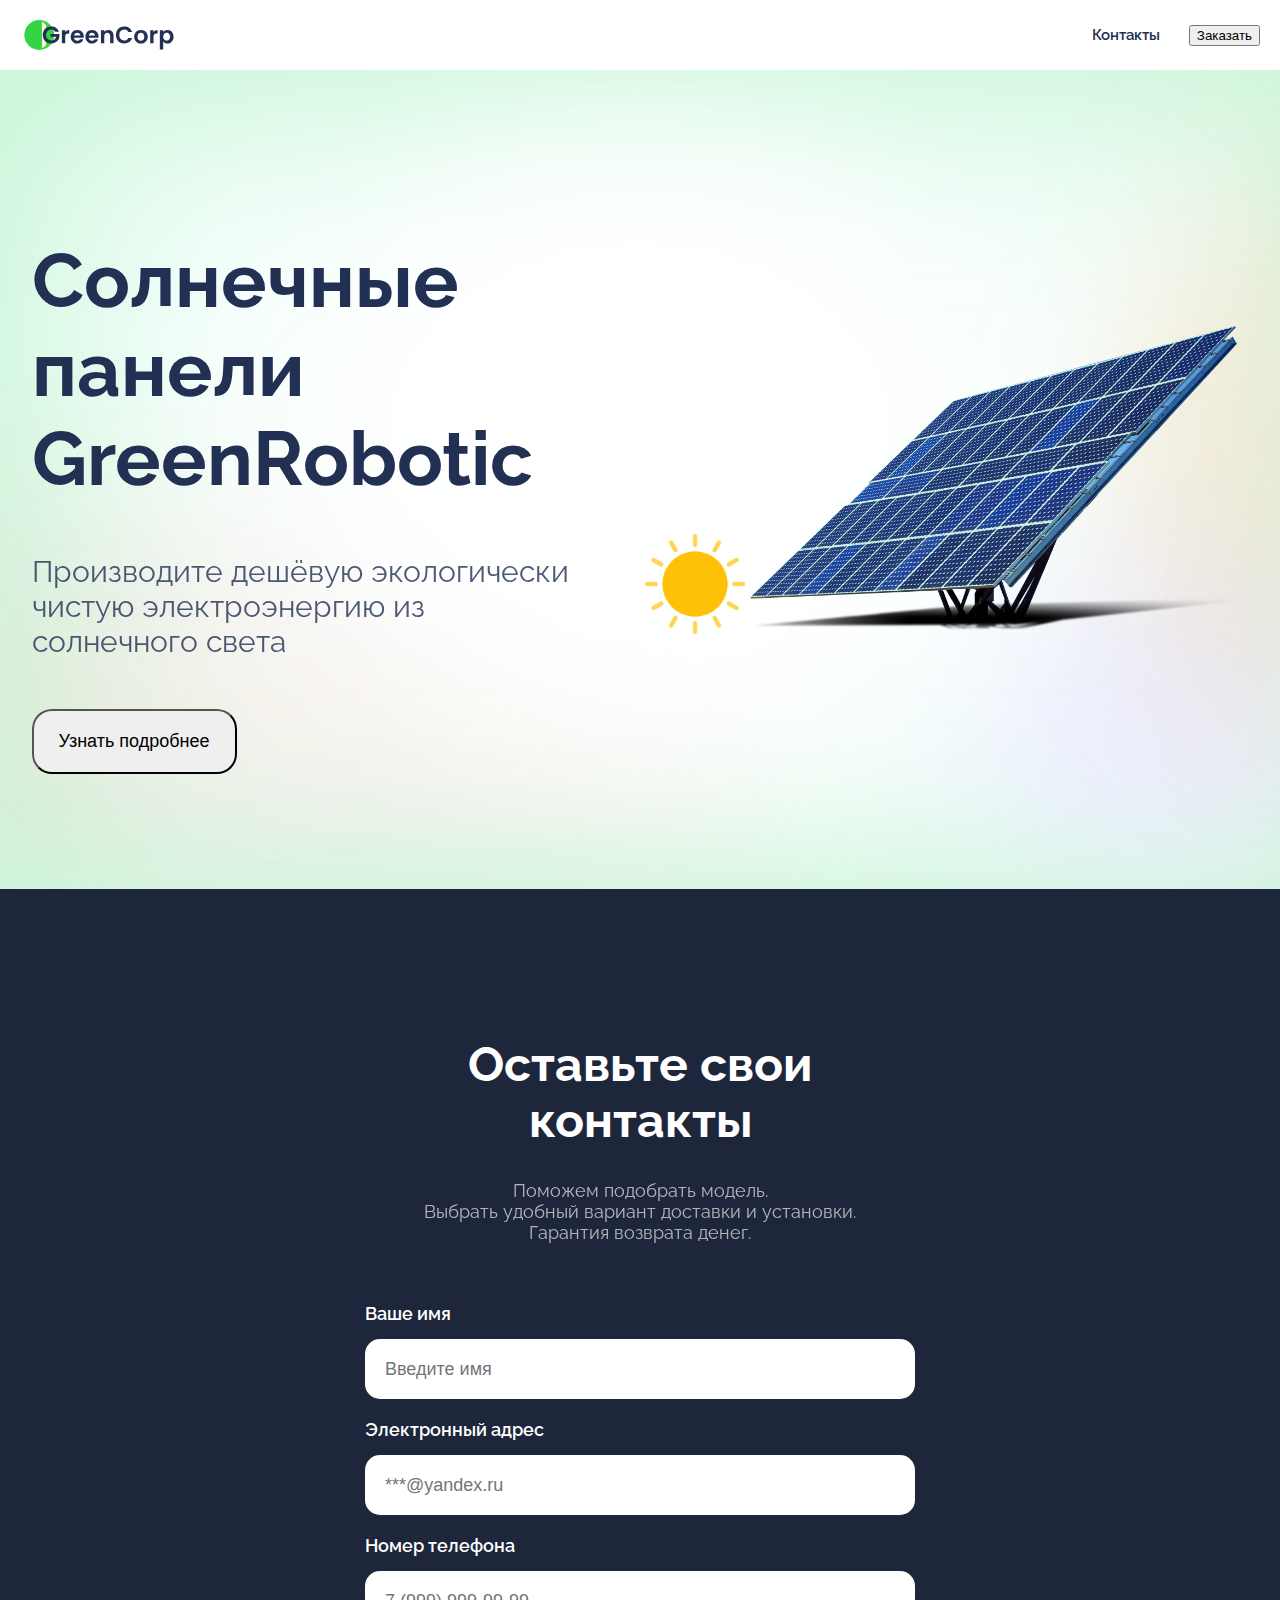
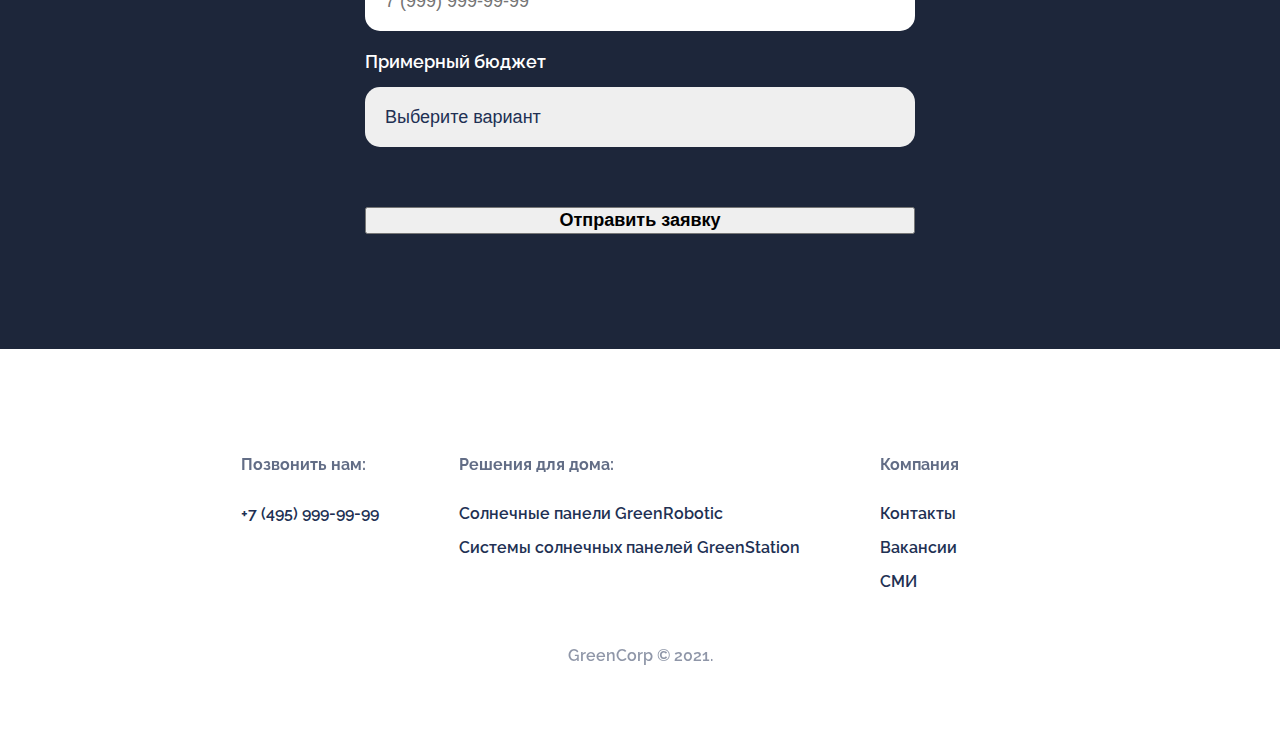
==== index.html @ c80d1ac9 "Pilot" ====
<!DOCTYPE html>
<html lang="ru">
<head>
  <title>Солнечные батареи GreenCorp</title>
  <link rel="stylesheet" href="main.css">
  <link href="https://fonts.googleapis.com/css2?family=Raleway:wght@100;300;400;500;600;700;800&display=swap" rel="stylesheet">
</head>
<body>
    <header>
        <img class="header__logo" src='img/logo.svg'>
        <div class="header__controls">
            <a href="#contacts">Контакты</a>
            <button>Заказать</button>
    </header>
    <section class="about">
        <div class="about__info">
          <h1>Солнечные панели GreenRobotic</h1>
          <p>Производите дешёвую экологически чистую электроэнергию из солнечного света</p>
          <button>Узнать подробнее</button>
        </div>
        <div class="about__images">
          <img class="about__sun-image" src="img/sun.png">
          <img class="about__image" src="img/solar-panel.png">
        </div>
      </section>
      <section class="form">
        <div class="form__container">
          <h1>Оставьте свои контакты</h1>
          <p>Поможем подобрать модель. <br>Выбрать удобный вариант доставки и установки. <br>Гарантия возврата денег.</p>
          <form>
            <div class="form__group">
            <label for="name">Ваше имя</label>
            <input type="text" placeholder="Введите имя" id="name">
            </div>
            <div class="form__group">
              <label for="email">Электронный адрес</label>
              <input type="email" placeholder="***@yandex.ru" id="email">
              </div>
            <div class="form__group">
              <label for="phone">Номер телефона</label>
              <input type="tel" placeholder="7 (999) 999-99-99" id="tel">
            </div>
            <div class="form__group">
              <label for="budget">Примерный бюджет</label>
              <select id="budget">
                <option>Выберите вариант</option>
                <option value="10-30">10 000₽ – 30 000₽</option>
                <option value="30-60">30 000₽ – 60 000₽</option>
                <option value="60-100">60 000₽ – 100 000₽</option>
                <option value="100+">100 000₽</option>
              </select>
            </div>
            <button type="submit" class="form__submit">Отправить заявку</button>
          </form>
        </div>
      </section>
      <footer>
        <div class="footer__container"> 
          <div class="footer__group">
            <h3>Позвонить нам:</h3> 
            <div class="footer__links">
              <a href="tel:74959999999">+7 (495) 999-99-99</a>
            </div>
            </div>
            <div class="footer__group">
              <h3>Решения для дома:</h3>
              <div class="footer__links">
                <a href="#">Солнечные панели GreenRobotic</a> 
                <a href="#">Системы солнечных панелей GreenStation</a> 
              </div>
              </div>
              <div class="footer__group">
                <h3>Компания</h3>
                <div class="footer__links">
                  <a href="#">Контакты</a> 
                  <a href="#">Вакансии</a>
                  <a href="#">СМИ</a> 
                </div>
                </div>
        </div>
        <div class="footer__copy">GreenCorp © 2021.</div>
        </div>
      </footer>
</body>
</html>
---- main.css ----
header {
    display: flex;
  }
  header {
    display: flex;
    justify-content: space-between;
    align-items: center;
    padding: 20px;
  }
  body {
    font-family: 'Raleway', sans-serif;
    color: #213053;
    margin: 0;
  }

 
.header__logo {
  height: 30px;
}
a {
    text-decoration: none;
    color: #213053;
  }
  header a {
    font-size: 15px;
    font-weight: 600;
  }
  button:hover {
    font-family: 'Raleway', sans—serif;
    font-size: 15px;
    color: #fff;
    background-color: #f6980c;
    border: none;
    border-radius: 15px;
    cursor: pointer;
    box-shadow: 0 16px 36px rgba(246 152 12 / 20%);
    padding: 15px;
    transition: background-color 0,3s ease-in;
  }
  header a {
    font-size: 15px;
    font-weight: 600;
    margin-right: 25px;
  }
  .about__image {
    width: 500px;
  }
  .about__sun-image {
    width: 100px;
    height: 100px;
  }
  .about {
    display: flex;
    align-items: center;
    justify-content: space-around;
    padding-bottom: 115px;
    padding-top: 115px;
    background: url('img/back.png') no-repeat;
    background-position: center;
    background-size: cover;
}
  
.about h1 {
    font-size: 70px;
    font-size: 76px;
}
.about p{
    font-size: 18px;
    font-size: 30px;
    opacity: 0.8;
}
.about button{
    font-size: 18px;
    border-radius: 20px;
    padding: 20px 25px;
    margin-top: 20px;
}
.about__info {
    max-width: 550px;
}
.form__container {
  width: 550px;
}
.form {
  background-color: #1D263A;
  color: #fff;
  padding-top: 115px;
  padding-bottom: 115px;
  text-align: center;
  display: flex;
  justify-content: center;
  /* align-items: center; */
}
.form h1 {
  font-size: 48px;
}
.form p {
  font-size: 18px;
  opacity: 0.65;
}
.form__group{
  display: flex;
  flex-direction: column;
  text-align: left;
}
.form form{
  display: grid;
  grid-gap: 20px;
  margin-top: 60px;
}
.form label{
  font-size: 18px;
  font-weight: 600;
  margin-bottom: 15px;
}
.form input{
  font-size: 18px;
  color: #213053;
  height: 60px;
  padding: 0 20px;
  border-radius: 15px;
  border: none;
  outline: none;
}
.form select{
  font-size: 18px;
  color: #213053;
  height: 60px;
  padding: 0 20px;
  border-radius: 15px;
  border: none;
  outline: none;
}
.form__submit{
  font-size: 18px;
  font-weight: 600;
  margin-top: 40px;
}
select {
  appearance: none;
}
input {
  outline: none;
}
footer{
  padding: 90px 20px;
  font-size: 16px;
  font-weight: 600;
}
.footer__container{
  display: flex;
  justify-content: center;
}
.footer__group{
  padding-right: 80px;
}
footer h3{
  font-size: 16px;
  opacity: 0.7;
  margin-bottom: 30px;
}
.footer__links{
  display: flex;
  flex-direction: column;
  /* margin-bottom: 15px;
  line-height: 170%; */
}
.footer__copy{
  text-align: center;
  margin-top: 40px;
  opacity: 0.5;
}
.footer__links a{
  margin-bottom: 15px;
}
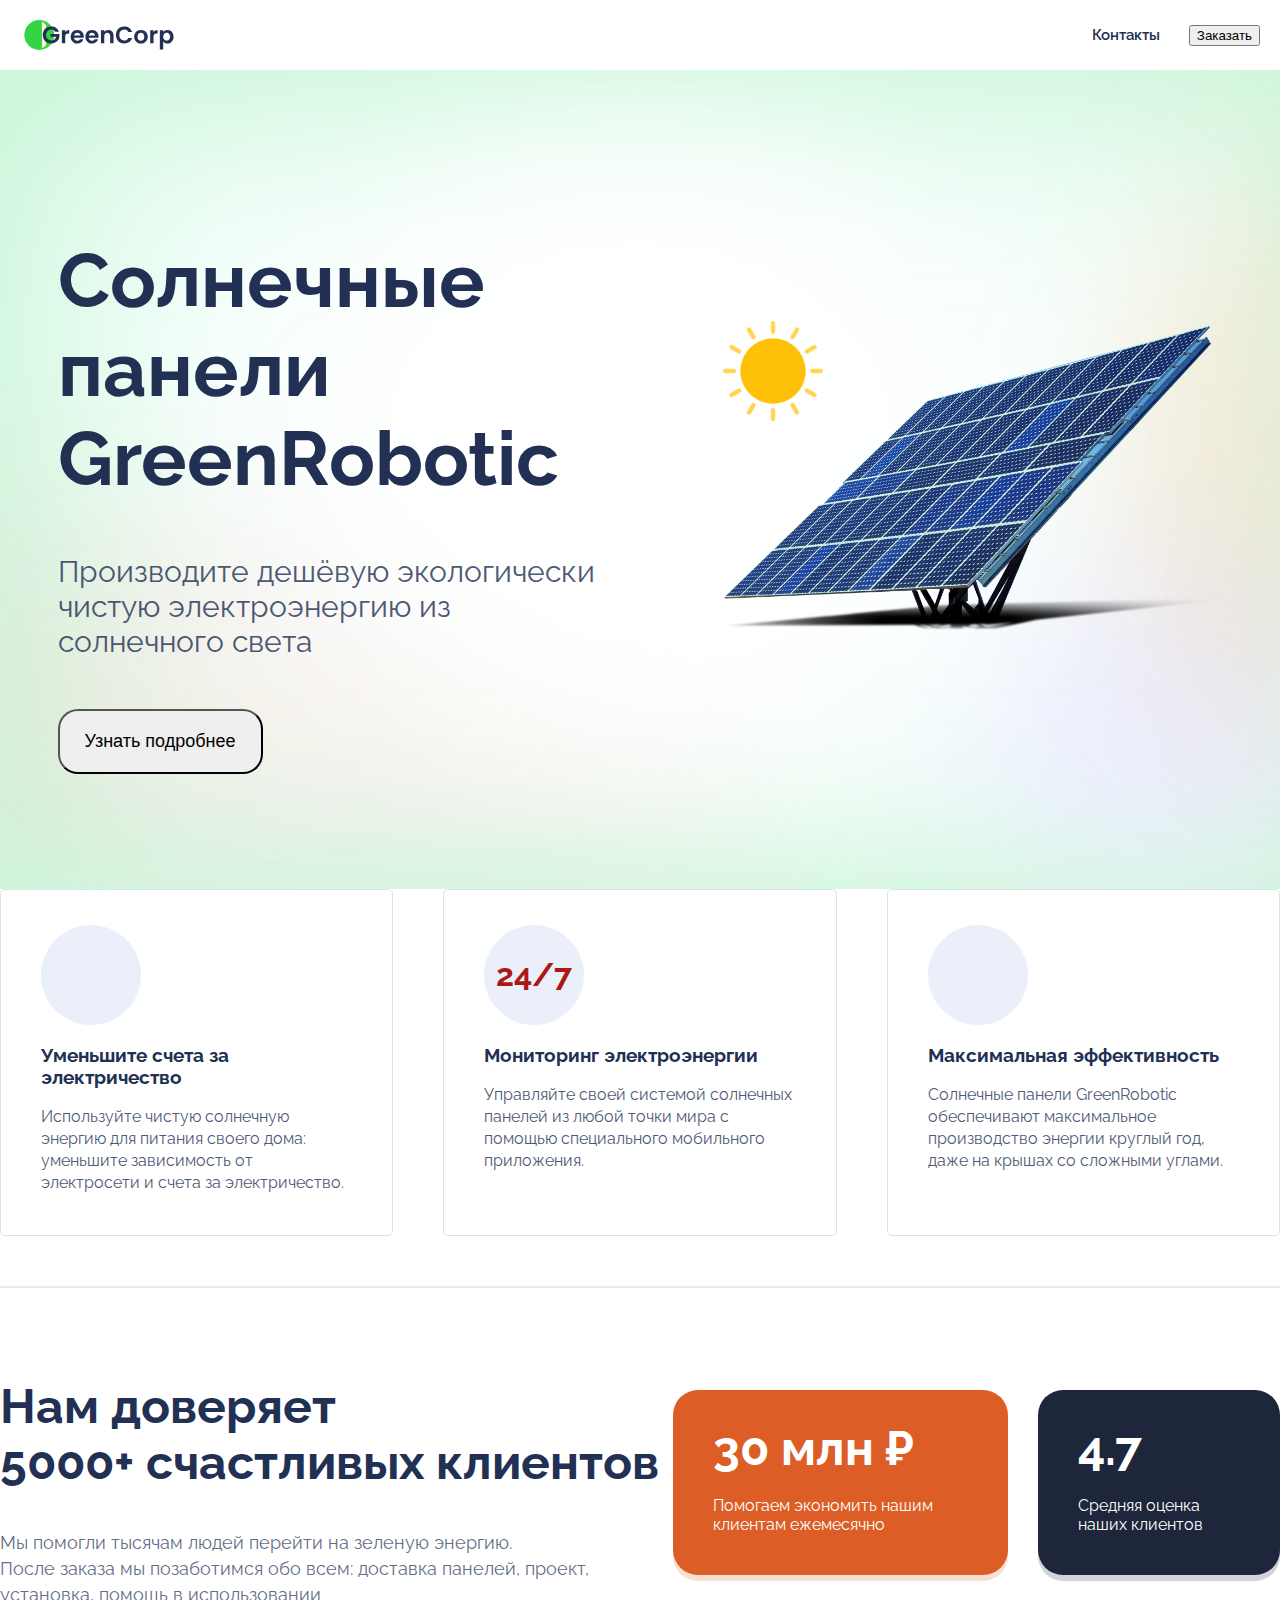
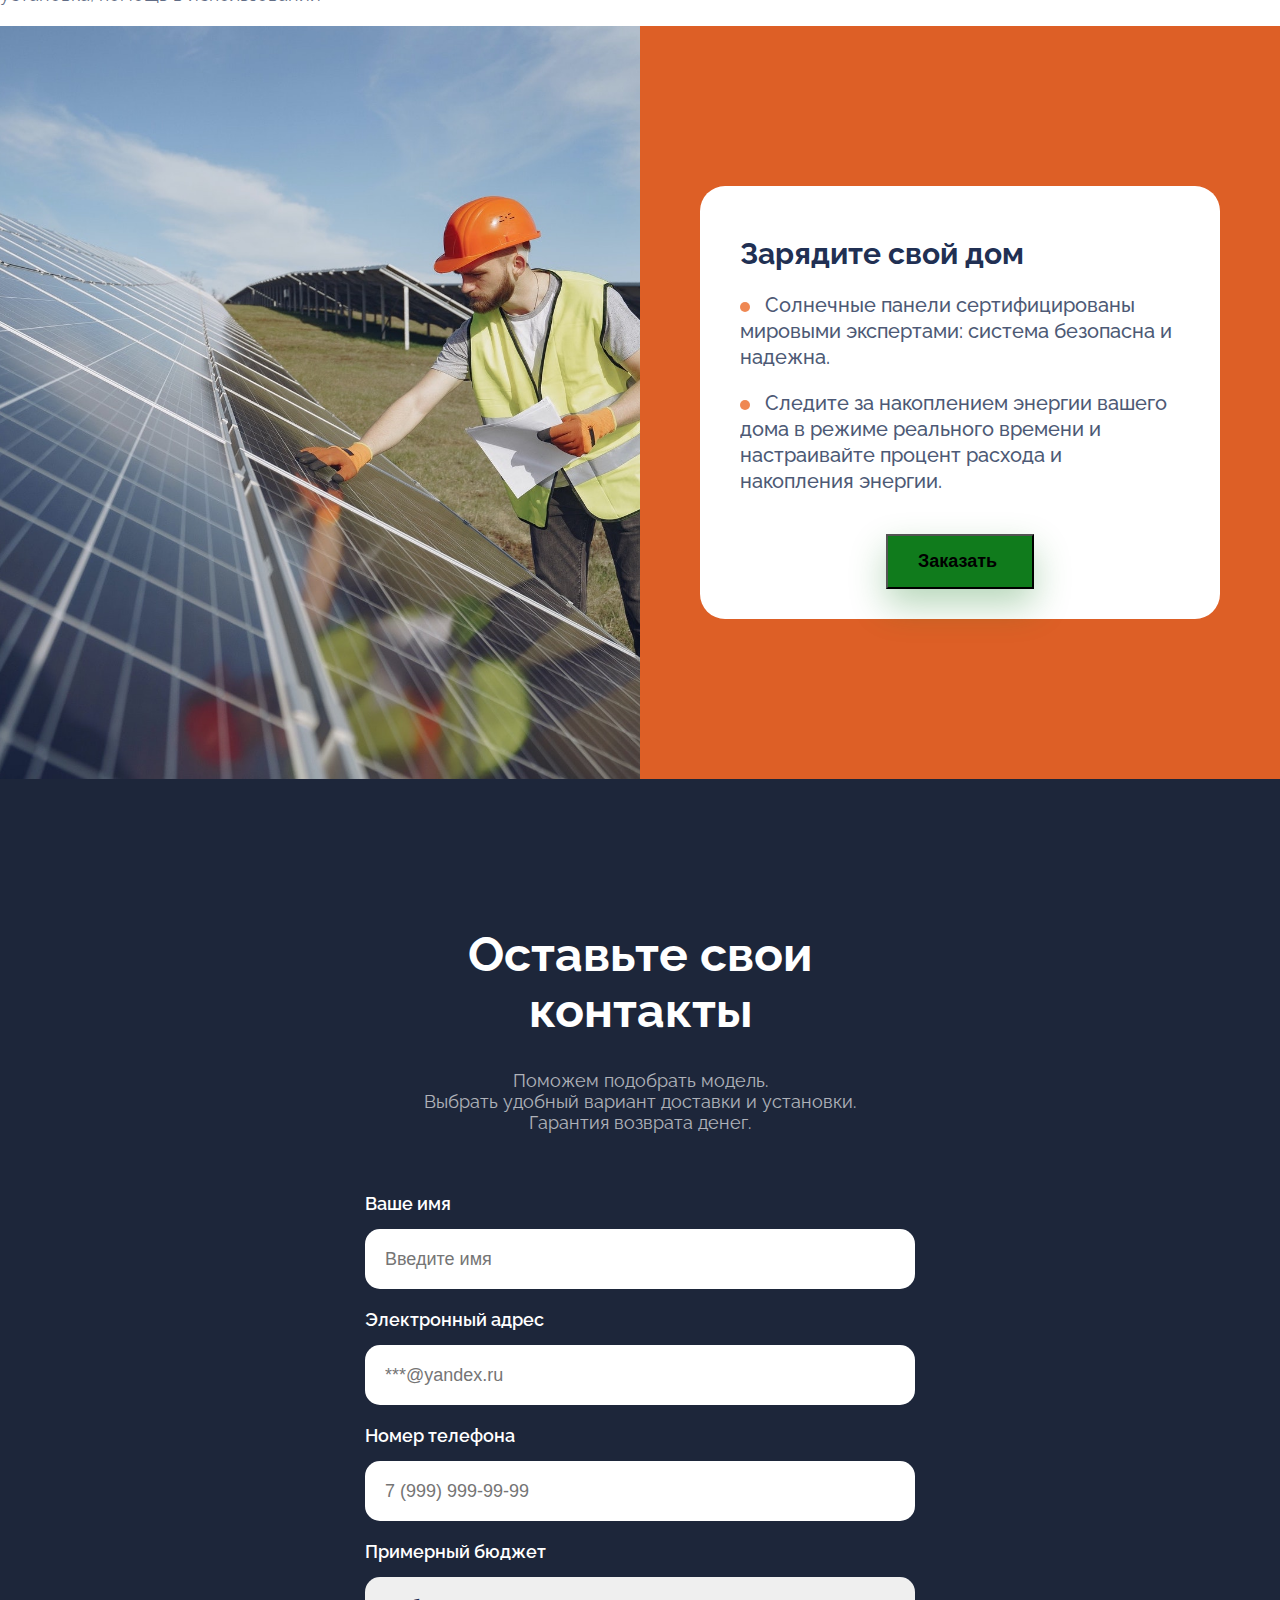
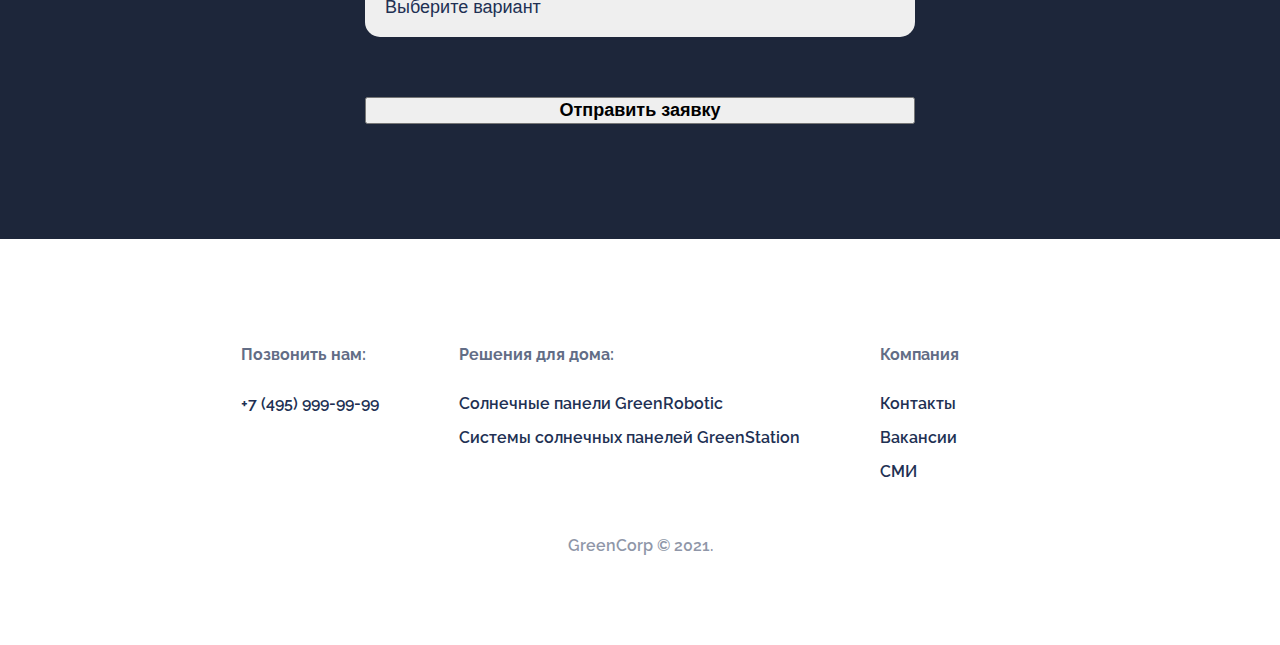
==== commit 87fcbdbf: "Добавили второй блок" ====
--- a/index.html
+++ b/index.html
@@ -21,6 +21,86 @@
         <div class="about__images">
           <img class="about__sun-image" src="img/sun.png">
           <img class="about__image" src="img/solar-panel.png">
+        </div>
+      </section>
+      <div class="cards">
+        <div class="card">
+          <div class="card__logo yellow">
+            <i class="fa-solid fa-solar-panel"></i>
+          </div>
+          <h3>Уменьшите счета за электричество</h3>
+          <p>
+              Используйте чистую солнечную энергию для питания своего дома: уменьшите зависимость от электросети и счета за электричество.
+          </p>
+        </div>
+        <div class="card">
+          <div class="card__logo red">
+              24/7
+          </div>
+          <h3>Мониторинг электроэнергии</h3>
+          <p>
+              Управляйте своей системой солнечных панелей из любой точки мира с помощью специального мобильного приложения.
+          </p>
+        </div>
+        <div class="card">
+          <div class="card__logo green">
+            <i class="fa-solid fa-chart-line"></i>
+          </div>
+          <h3>Максимальная эффективность</h3>
+          <p>
+              Солнечные панели GreenRobotic обеспечивают максимальное производство энергии круглый год, даже на крышах со сложными углами.
+          </p>
+        </div>
+      </div>
+      <div class="features__border"></div>
+      <div class="features__feedback">
+        <div class="features__feedback-left">
+          <h2>
+             Нам доверяет
+            <br>
+             5000+ счастливых клиентов
+          </h2>
+          <p>
+             Мы помогли тысячам людей перейти на зеленую энергию.
+            <br>
+             После заказа мы позаботимся обо всем: доставка панелей, проект, установка, помощь в использовании
+          </p>
+        </div>
+        <div class="features__feedback-right">
+          <div class="features__box features__savings-box">
+            <h3>30 млн ₽</h3>
+            <p>Помогаем экономить нашим клиентам ежемесячно</p>
+          </div>
+          <div class="features__box features__rate-box">
+            <h3>4.7</h3>
+            <p class="stars">
+              <i class="fas fa-star"></i>
+              <i class="fas fa-star"></i>
+              <i class="fas fa-star"></i>
+              <i class="fas fa-star"></i>
+              <i class="fas fa-star"></i>
+            </p>
+            <p>
+              Средняя оценка наших клиентов
+            </p>
+          </div>
+        </div>
+      </div>
+      <section class="promo">
+        <div class="promo__image"></div>
+        <div class="promo__right">
+          <div class="promo__text">
+            <h2>Зарядите свой дом</h2>
+            <p>
+                Солнечные панели сертифицированы мировыми экспертами: система безопасна и надежна.
+            </p>
+            <p>
+                Следите за накоплением энергии вашего дома в режиме реального времени и настраивайте процент расхода и накопления энергии.
+            </p>
+            <div class="promo__button-wrap">
+              <button type="button">Заказать <i class="fas fa-chevron-right"></i></button>
+            </div>
+          </div>
         </div>
       </section>
       <section class="form">
--- a/main.css
+++ b/main.css
@@ -1,7 +1,8 @@
-header {
-    display: flex;
-  }
   header {
+    position: sticky;
+    z-index:1;
+    background-color: #fff;
+    top: 0px;
     display: flex;
     justify-content: space-between;
     align-items: center;
@@ -20,10 +21,6 @@
 a {
     text-decoration: none;
     color: #213053;
-  }
-  header a {
-    font-size: 15px;
-    font-weight: 600;
   }
   button:hover {
     font-family: 'Raleway', sans—serif;
@@ -172,4 +169,296 @@
 }
 .footer__links a{
   margin-bottom: 15px;
-}+}
+.about__image {
+  width: 500px;
+}
+.about__sun-image {
+position: absolute;
+width: 100px;
+height: 100px;
+animation: rotation 10s linear infinite;
+}
+@keyframes rotation {
+  from {transform: rotate(0deg);}
+  to {transform: rotate(360deg);}
+}
+/* Планшеты */
+@media (max-width: 1024px) {
+  .about {
+      padding: 115px 20px;
+  }
+
+  .about h1 {
+      font-size: 36px;
+      line-height: 40px;
+  }
+
+  .about__image {
+      width: 280px;
+  }
+
+  .about__sun-image {
+      width: 75px;
+      height: 75px;
+  }
+}
+.features {
+  background-color: #fff;
+  padding: 115px 60px; 
+}
+
+@media (max-width: 720px) {
+  .features {
+    padding: 50px 10px;
+  }
+}
+.cards {
+  display: grid;
+  grid-gap: 50px;
+  grid-template-columns: 1fr 1fr 1fr;
+}
+
+.card {
+  padding: 35px 40px 25px 40px;
+  background: #FFFFFF;
+  border: 1px solid #D9E4E6;
+  border-radius: 5px;
+}
+
+.card p {
+  opacity: 0.8;
+  font-size: 16px;
+  line-height: 22px;
+}
+
+.card__logo {
+  font-weight: 700;
+  font-size: 32px;
+  background: #eaeff9;
+  border-radius: 50%;
+  height: 100px;
+  width: 100px;
+  display: flex;
+  justify-content: center;
+  align-items: center;
+}
+
+.card__logo.yellow {
+  color: #ffb406;
+}
+
+.card__logo.red {
+  color: #ad1714;
+}
+
+.card__logo.green {
+  color: #22a030;
+}
+
+@media (max-width: 720px) {
+  .cards {
+    grid-template-columns: auto;
+  }
+}
+.features__border {
+  width: 100%;
+  border: 1px solid #E6EAF4;
+  margin-top: 50px;
+  margin-bottom: 50px;
+}
+.features__feedback {
+  display: flex;
+}
+
+.features__feedback-left {
+  margin-right: 10px;
+}
+
+.features__feedback-left h2 {
+  font-size: 48px;
+}
+
+.features__feedback-left p {
+  font-size: 18px;
+  opacity: 0.7;
+  line-height: 26px;
+}
+
+.features__feedback-right {
+  display: flex;
+  align-items: center;
+}
+
+.features__box {
+  border-radius: 25px;
+  padding: 30px 40px 25px 40px;
+  color: white;
+}
+
+.features__box h3 {
+  font-size: 48px;
+  margin-top: 0;
+  margin-bottom: 20px;
+}
+
+.features__savings-box {
+  background-color: #dc5e26;
+  box-shadow: 0 6px 0 rgb(221 95 38 / 20%);
+  margin-right: 30px;
+}
+
+.features__rate-box {
+  background-color: #1D263A;
+  box-shadow: 0 6px 0 rgb(29 38 58 / 20%);
+}
+
+.stars {
+  color: #ff7039;
+}
+
+@media (max-width: 720px) {
+  .features__feedback {
+    flex-direction: column;
+  }
+
+  .features__feedback-left {
+    margin-right: 0;
+  }
+  
+  .features__feedback-left h2, .features__box h3 {
+    font-size: 36px;
+  }
+
+  .features__feedback-right {
+    flex-direction: column;
+    align-items: initial;
+  }
+
+  .features__savings-box {
+    margin-right: 0;
+    margin-bottom: 30px;
+  }
+ }
+ .promo {
+  display: flex;
+}
+
+.promo__image {
+  background-image: url(img/promo.jpg);
+  width: 50%;
+  flex-shrink: 0;
+  background-size: cover;
+  background-position: center;
+}
+
+.promo__right {
+  background: #dd5f26;
+  padding: 160px 60px;
+}
+
+@media (max-width: 720px) {
+  .promo {
+    flex-direction: column-reverse;
+  }
+
+  .promo__right {
+    padding: 50px 10px;
+  }
+
+  .promo__image {
+    width: 100%;
+    height: 500px;
+  }
+}
+.promo__text {
+  background-color: white;
+  padding: 30px 40px;
+  border-radius: 25px;
+  font-size: 20px;
+  font-weight: 500;
+  line-height: 26px;
+}
+
+.promo__text p::before {
+  content: '';
+  display: inline-block;
+  width: 10px;
+  height: 10px;
+  border-radius: 50%;
+  background-color: #ec6b29;
+  margin-right: 10px;
+}
+
+.promo__text p {
+  opacity: 0.8;
+}
+
+.promo__text button {
+  background-color: #107b1c;
+  margin-top: 20px;
+  font-weight: 600;
+  font-size: 18px;
+  box-shadow: 0 16px 36px rgb(16 122 28 / 30%);
+  padding: 15px 30px;
+}
+
+.promo__button-wrap {
+  display: flex;
+  justify-content: center;
+}
+
+.promo__text button i {
+  font-size: 15px;
+  margin-left: 5px;
+}
+
+/* Мобильные устройства */
+@media (max-width: 720px) {
+  header {
+      padding: 10px;
+  }
+
+  .header__logo {
+      height: 20px;
+  }
+
+  header a {
+      margin-right: 10px;
+  }
+
+  .about {
+      flex-direction: column-reverse;
+      padding: 50px 10px;
+  }
+
+  .about h1 {
+      font-size: 36px;
+      line-height: 40px;
+  }
+
+  .about__image {
+      width: 280px;
+  }
+
+  .about__sun-image {
+      width: 75px;
+      height: 75px;
+  }
+
+  .form {
+      padding: 50px 10px;
+  }
+
+  .form h1 {
+      font-size: 36px;
+  }
+
+  footer {
+      padding: 50px 10px;
+  }
+
+  .footer__container {
+      flex-direction: column;
+  }
+}
